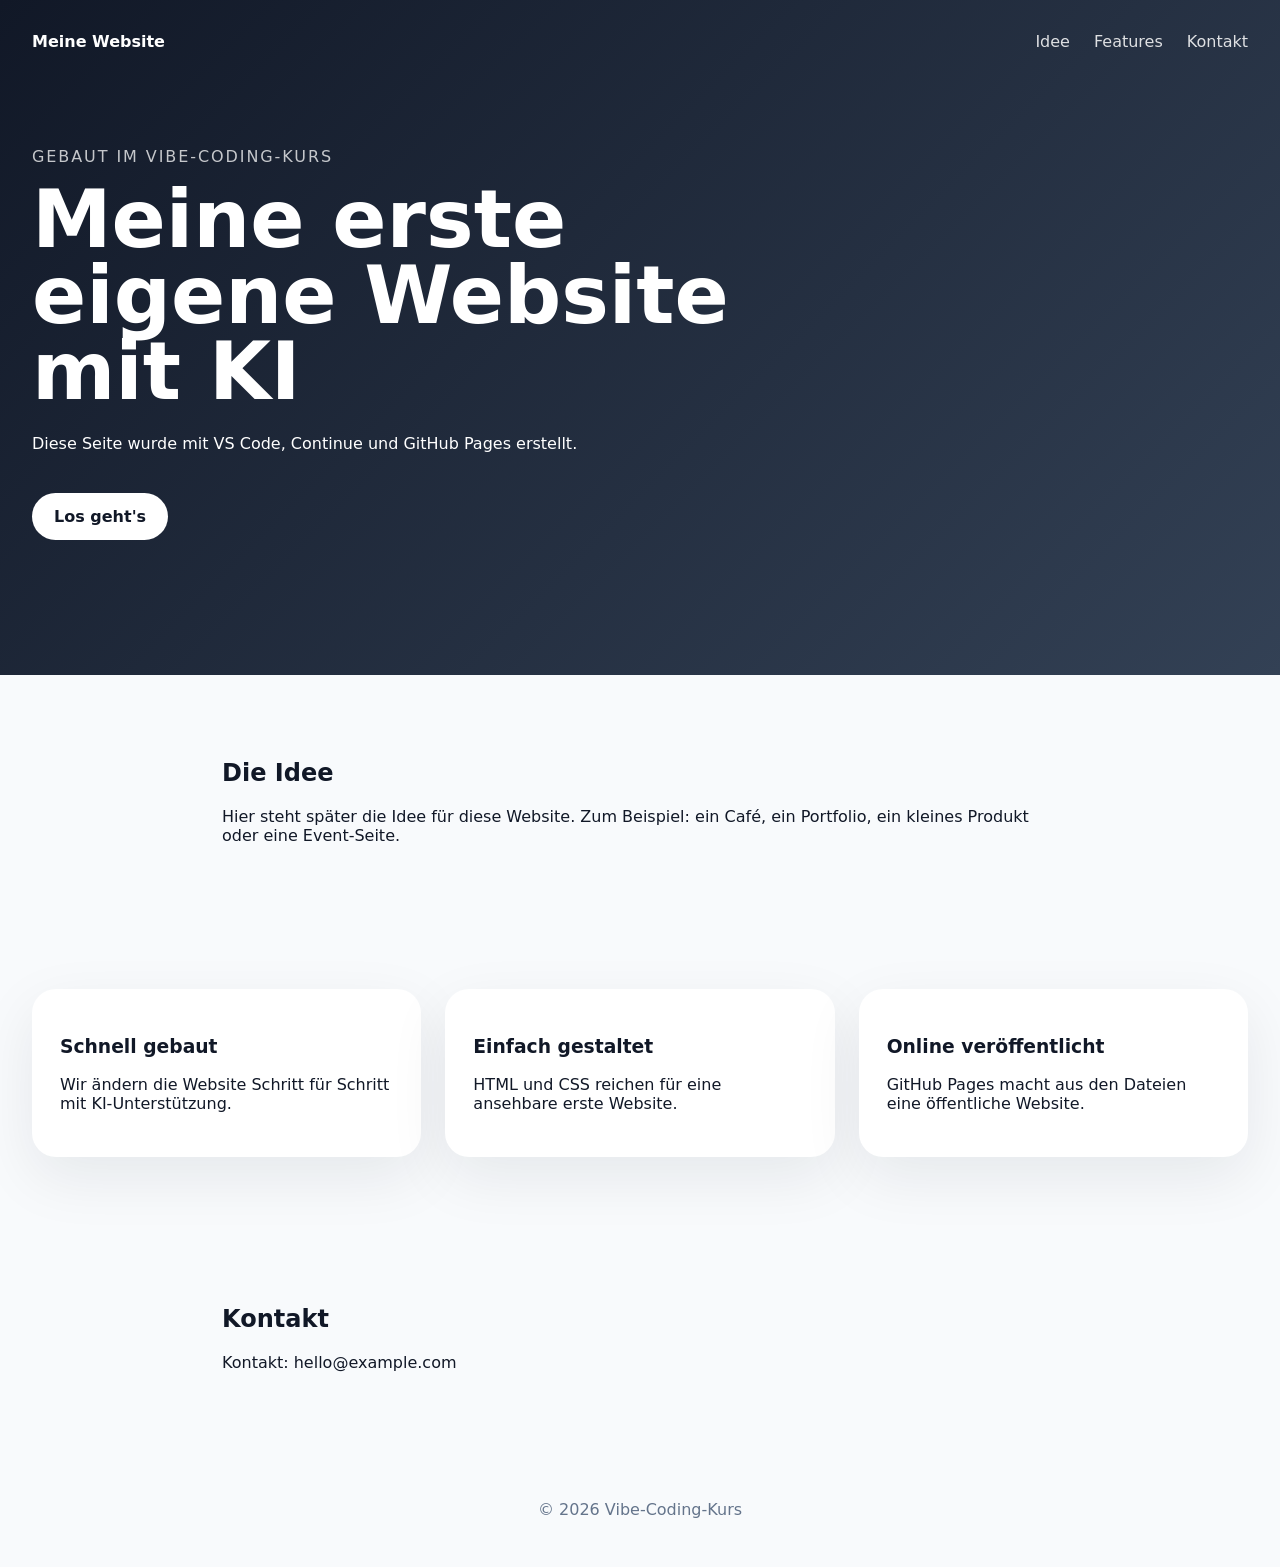
==== index.html @ e96098ce "Initial commit" ====
﻿<!doctype html>
<html lang="de">
  <head>
    <meta charset="UTF-8" />
    <meta name="viewport" content="width=device-width, initial-scale=1.0" />
    <title>Meine erste KI-Website</title>
    <link rel="stylesheet" href="styles.css" />
  </head>
  <body>
    <!--
      AUFBAU DIESER SEITE (4 Bausteine):
      1. Navigation + Hero   -> ganz oben, großer Einstieg
      2. Idee-Sektion        -> id="idee", Haupttext
      3. Feature-Karten      -> id="features", 3 Karten nebeneinander
      4. Kontakt + Footer    -> id="kontakt", Ende der Seite

      Farben & Schriftart ändern? -> styles.css, ganz oben im Block ":root"
    -->

    <header class="hero">
      <!-- KOMPONENTE: Navigation. Menüpunkt hinzufügen = <a> hier + passende <section id="..."> unten -->
      <nav>
        <strong>Meine Website</strong>
        <button
          class="mobile-menu-btn"
          aria-label="Menü öffnen"
          aria-expanded="false"
        >
          ☰
        </button>
        <div class="nav-links">
          <a href="#idee">Idee</a>
          <a href="#features">Features</a>
          <a href="#kontakt">Kontakt</a>
        </div>
      </nav>

      <!-- KOMPONENTE: Hero. Das Erste, was Besucher:innen sehen -->
      <section>
        <p class="eyebrow">Gebaut im Vibe-Coding-Kurs</p>
        <h1>Meine erste eigene Website mit KI</h1>
        <p>
          Diese Seite wurde mit VS Code, Continue und GitHub Pages erstellt.
        </p>
        <a class="button" href="#idee">Los geht's</a>
      </section>
    </header>

    <main>
      <!-- KOMPONENTE: Idee-Text. Ein Absatz, der erklärt, worum es auf der Seite geht -->
      <section id="idee" class="section">
        <h2>Die Idee</h2>
        <p>
          Hier steht später die Idee für diese Website. Zum Beispiel: ein Café,
          ein Portfolio, ein kleines Produkt oder eine Event-Seite.
        </p>
      </section>

      <!-- KOMPONENTE: Feature-Karten. Für eine weitere Karte einfach ein <article>-Block kopieren -->
      <section id="features" class="cards">
        <article>
          <h3>Schnell gebaut</h3>
          <p>Wir ändern die Website Schritt für Schritt mit KI-Unterstützung.</p>
        </article>

        <article>
          <h3>Einfach gestaltet</h3>
          <p>HTML und CSS reichen für eine ansehbare erste Website.</p>
        </article>

        <article>
          <h3>Online veröffentlicht</h3>
          <p>GitHub Pages macht aus den Dateien eine öffentliche Website.</p>
        </article>
      </section>

      <!-- KOMPONENTE: Kontakt -->
      <section id="kontakt" class="section">
        <h2>Kontakt</h2>
        <p>Kontakt: hello@example.com</p>
      </section>
    </main>

    <!-- KOMPONENTE: Footer -->
    <footer>
      <p>© 2026 Vibe-Coding-Kurs</p>
    </footer>

    <script src="script.js"></script>
  </body>
</html>
---- styles.css ----
﻿/*
  Design-Variablen: hier ändern, um die ganze Seite umzufärben,
  ohne irgendwo anders im CSS suchen zu müssen.
*/
:root {
  --color-dark: #111827;
  --color-dark-light: #334155;
  --color-bg: #f8fafc;
  --color-text: #111827;
  --color-muted: #64748b;
  --font-family: system-ui, sans-serif;
  --radius: 24px;
}

* {
  box-sizing: border-box;
}

body {
  margin: 0;
  font-family: var(--font-family);
  background: var(--color-bg);
  color: var(--color-text);
}

.hero {
  min-height: 75vh;
  padding: 32px;
  color: white;
  background: linear-gradient(135deg, var(--color-dark), var(--color-dark-light));
}

nav {
  display: flex;
  justify-content: space-between;
  gap: 24px;
  align-items: center;
  margin-bottom: 96px;
  position: relative;
}

.nav-links {
  display: flex;
  gap: 24px;
}

nav a {
  color: white;
  text-decoration: none;
  opacity: 0.85;
}

.mobile-menu-btn {
  display: none;
  background: none;
  border: none;
  color: white;
  font-size: 24px;
  line-height: 1;
  cursor: pointer;
  padding: 4px 8px;
}

.hero section {
  max-width: 760px;
}

.eyebrow {
  text-transform: uppercase;
  letter-spacing: 0.12em;
  opacity: 0.75;
}

h1 {
  margin: 0 0 24px;
  font-size: clamp(40px, 8vw, 80px);
  line-height: 0.95;
}

.button {
  display: inline-block;
  margin-top: 24px;
  padding: 14px 22px;
  border-radius: 999px;
  background: white;
  color: var(--color-dark);
  text-decoration: none;
  font-weight: 700;
  transition: transform 0.15s ease;
}

.button:hover {
  transform: translateY(-2px);
}

.section {
  padding: 64px 32px;
  max-width: 900px;
  margin: 0 auto;
}

.cards {
  display: grid;
  grid-template-columns: repeat(3, 1fr);
  gap: 24px;
  padding: 64px 32px;
}

article {
  background: white;
  padding: 28px;
  border-radius: var(--radius);
  box-shadow: 0 20px 60px rgba(15, 23, 42, 0.08);
}

footer {
  padding: 32px;
  text-align: center;
  color: var(--color-muted);
}

@media (max-width: 760px) {
  .cards {
    grid-template-columns: 1fr;
  }

  nav {
    margin-bottom: 64px;
  }

  .mobile-menu-btn {
    display: block;
  }

  .nav-links {
    display: none;
    position: absolute;
    top: 100%;
    left: 0;
    right: 0;
    margin-top: 8px;
    padding: 16px;
    flex-direction: column;
    gap: 16px;
    background: var(--color-dark-light);
    border-radius: 12px;
    z-index: 10;
  }

  .nav-links.active {
    display: flex;
  }
}
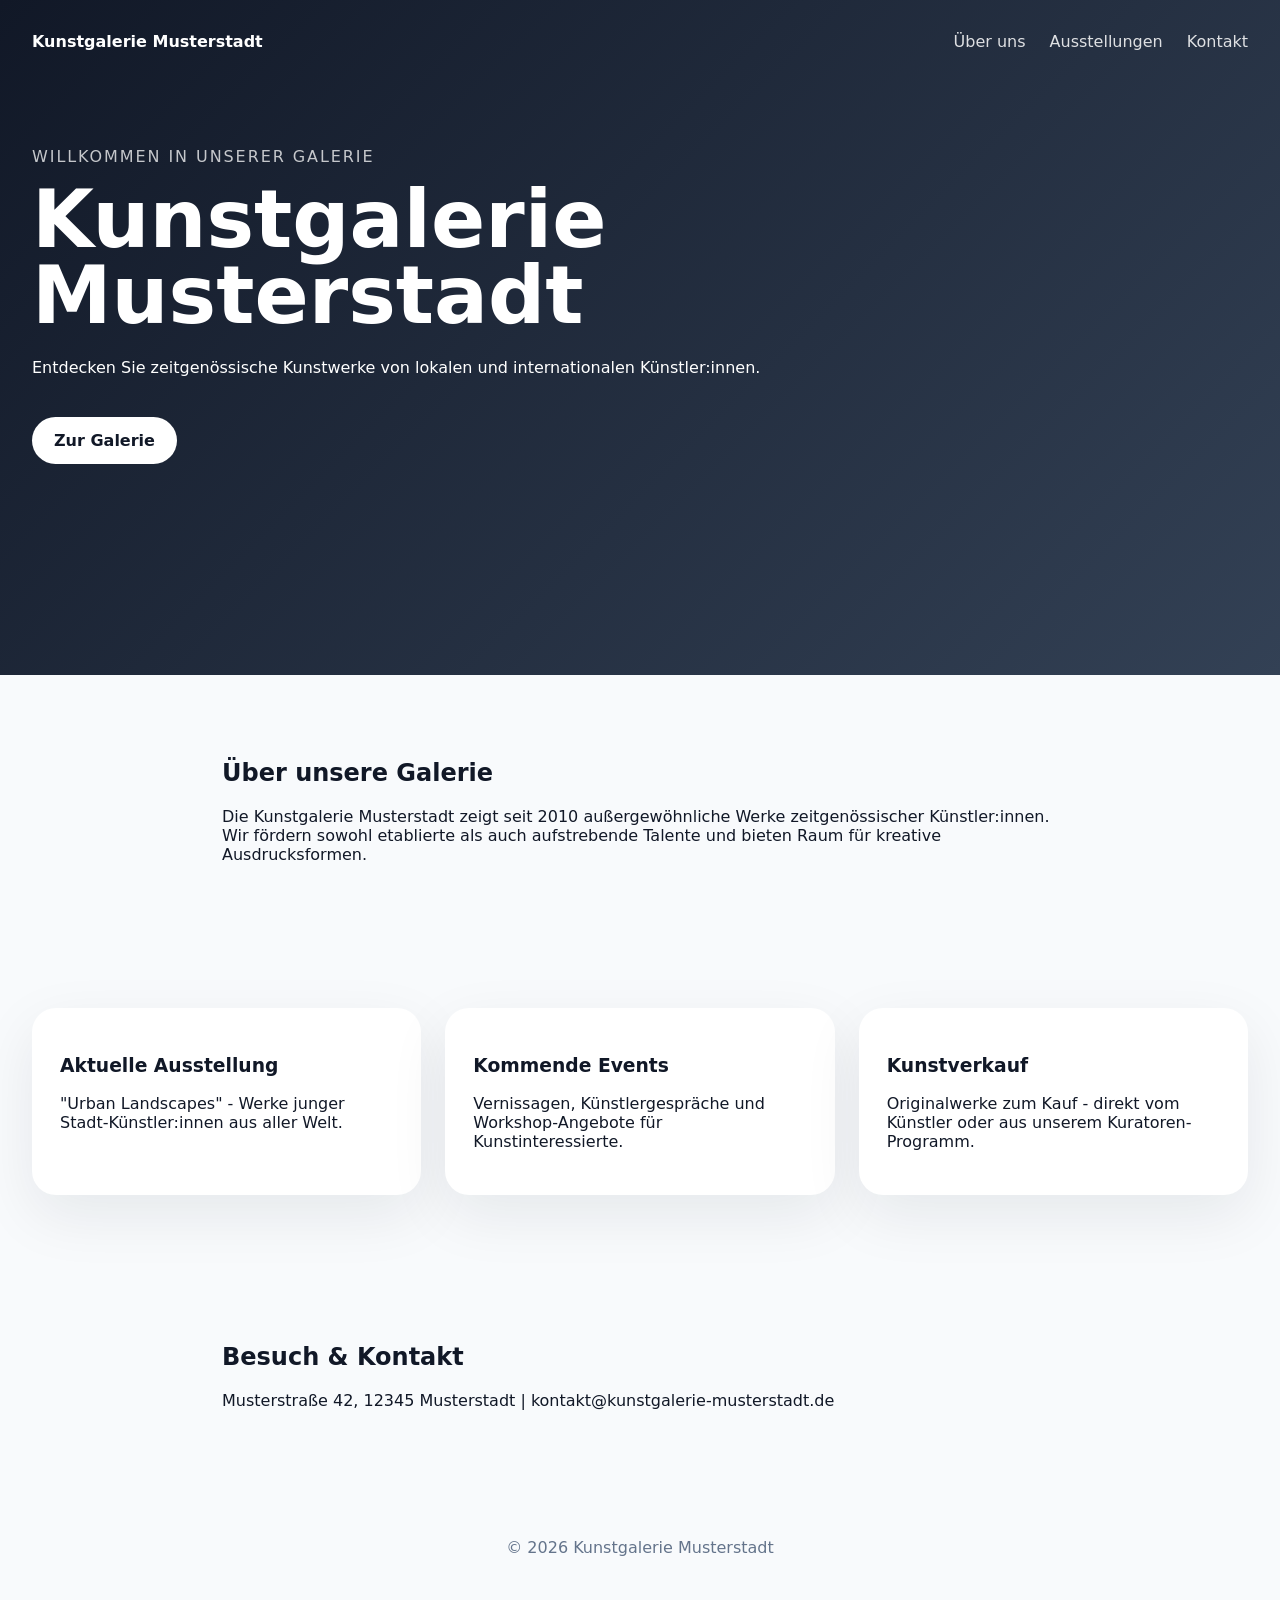
==== commit 73c95750: "Update zur Kunstgalerie" ====
--- a/index.html
+++ b/index.html
@@ -3,7 +3,7 @@
   <head>
     <meta charset="UTF-8" />
     <meta name="viewport" content="width=device-width, initial-scale=1.0" />
-    <title>Meine erste KI-Website</title>
+    <title>Kunstgalerie Musterstadt</title>
     <link rel="stylesheet" href="styles.css" />
   </head>
   <body>
@@ -20,7 +20,7 @@
     <header class="hero">
       <!-- KOMPONENTE: Navigation. Menüpunkt hinzufügen = <a> hier + passende <section id="..."> unten -->
       <nav>
-        <strong>Meine Website</strong>
+        <strong>Kunstgalerie Musterstadt</strong>
         <button
           class="mobile-menu-btn"
           aria-label="Menü öffnen"
@@ -29,63 +29,64 @@
           ☰
         </button>
         <div class="nav-links">
-          <a href="#idee">Idee</a>
-          <a href="#features">Features</a>
+          <a href="#idee">Über uns</a>
+          <a href="#features">Ausstellungen</a>
           <a href="#kontakt">Kontakt</a>
         </div>
       </nav>
 
       <!-- KOMPONENTE: Hero. Das Erste, was Besucher:innen sehen -->
       <section>
-        <p class="eyebrow">Gebaut im Vibe-Coding-Kurs</p>
-        <h1>Meine erste eigene Website mit KI</h1>
+        <p class="eyebrow">Willkommen in unserer Galerie</p>
+        <h1>Kunstgalerie Musterstadt</h1>
         <p>
-          Diese Seite wurde mit VS Code, Continue und GitHub Pages erstellt.
+          Entdecken Sie zeitgenössische Kunstwerke von lokalen und internationalen Künstler:innen.
         </p>
-        <a class="button" href="#idee">Los geht's</a>
+        <a class="button" href="#idee">Zur Galerie</a>
       </section>
     </header>
 
     <main>
       <!-- KOMPONENTE: Idee-Text. Ein Absatz, der erklärt, worum es auf der Seite geht -->
       <section id="idee" class="section">
-        <h2>Die Idee</h2>
+        <h2>Über unsere Galerie</h2>
         <p>
-          Hier steht später die Idee für diese Website. Zum Beispiel: ein Café,
-          ein Portfolio, ein kleines Produkt oder eine Event-Seite.
+          Die Kunstgalerie Musterstadt zeigt seit 2010 außergewöhnliche Werke zeitgenössischer Künstler:innen.
+          Wir fördern sowohl etablierte als auch aufstrebende Talente und bieten Raum für kreative Ausdrucksformen.
         </p>
       </section>
 
       <!-- KOMPONENTE: Feature-Karten. Für eine weitere Karte einfach ein <article>-Block kopieren -->
       <section id="features" class="cards">
         <article>
-          <h3>Schnell gebaut</h3>
-          <p>Wir ändern die Website Schritt für Schritt mit KI-Unterstützung.</p>
+          <h3>Aktuelle Ausstellung</h3>
+          <p>"Urban Landscapes" - Werke junger Stadt-Künstler:innen aus aller Welt.</p>
         </article>
 
         <article>
-          <h3>Einfach gestaltet</h3>
-          <p>HTML und CSS reichen für eine ansehbare erste Website.</p>
+          <h3>Kommende Events</h3>
+          <p>Vernissagen, Künstlergespräche und Workshop-Angebote für Kunstinteressierte.</p>
         </article>
 
         <article>
-          <h3>Online veröffentlicht</h3>
-          <p>GitHub Pages macht aus den Dateien eine öffentliche Website.</p>
+          <h3>Kunstverkauf</h3>
+          <p>Originalwerke zum Kauf - direkt vom Künstler oder aus unserem Kuratoren-Programm.</p>
         </article>
       </section>
 
       <!-- KOMPONENTE: Kontakt -->
       <section id="kontakt" class="section">
-        <h2>Kontakt</h2>
-        <p>Kontakt: hello@example.com</p>
+        <h2>Besuch & Kontakt</h2>
+        <p>Musterstraße 42, 12345 Musterstadt | kontakt@kunstgalerie-musterstadt.de</p>
       </section>
     </main>
 
     <!-- KOMPONENTE: Footer -->
     <footer>
-      <p>© 2026 Vibe-Coding-Kurs</p>
+      <p>© 2026 Kunstgalerie Musterstadt</p>
     </footer>
 
     <script src="script.js"></script>
   </body>
 </html>
+
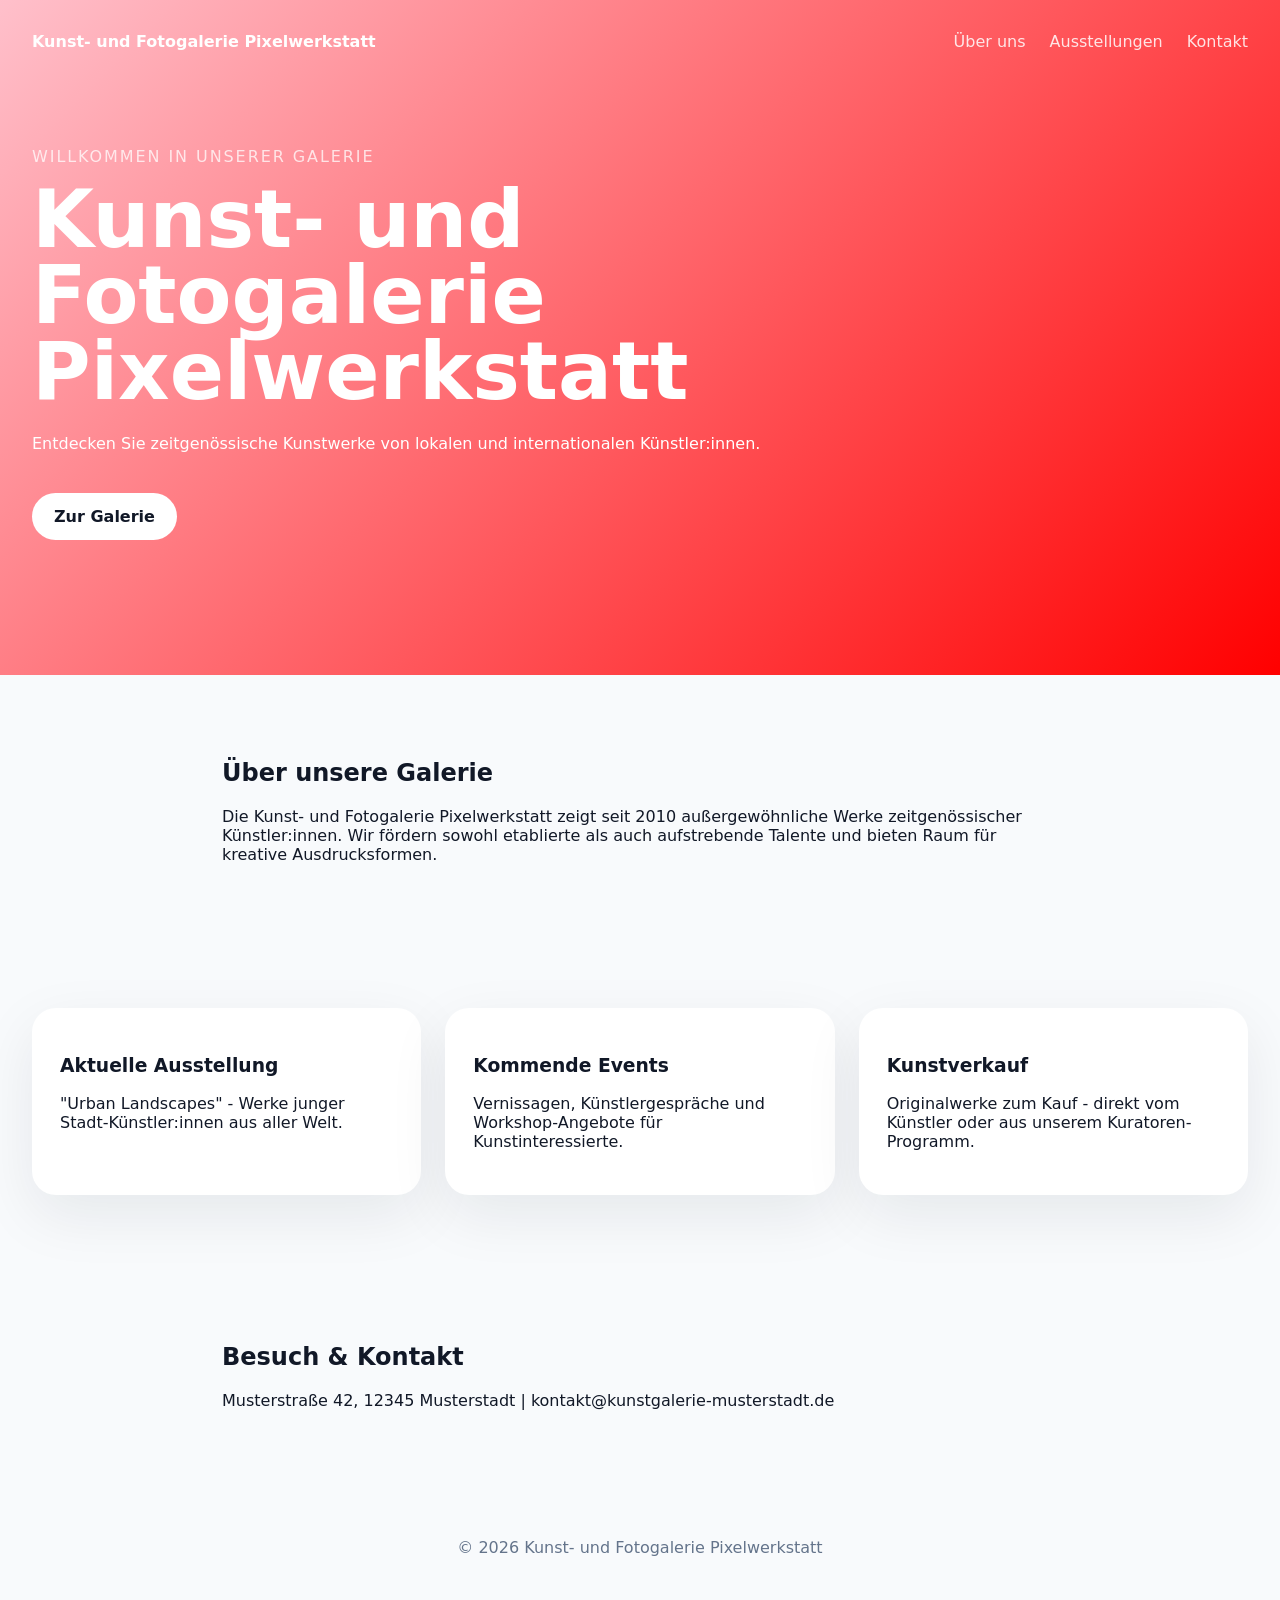
==== commit a4191a0e: "Headline und alle Vorkommen von Kunstgalerie Musterstadt durch Kunst- und Fotogalerie Pixelwerkstatt" ====
--- a/index.html
+++ b/index.html
@@ -3,7 +3,7 @@
   <head>
     <meta charset="UTF-8" />
     <meta name="viewport" content="width=device-width, initial-scale=1.0" />
-    <title>Kunstgalerie Musterstadt</title>
+    <title>Kunst- und Fotogalerie Pixelwerkstatt</title>
     <link rel="stylesheet" href="styles.css" />
   </head>
   <body>
@@ -20,7 +20,7 @@
     <header class="hero">
       <!-- KOMPONENTE: Navigation. Menüpunkt hinzufügen = <a> hier + passende <section id="..."> unten -->
       <nav>
-        <strong>Kunstgalerie Musterstadt</strong>
+        <strong>Kunst- und Fotogalerie Pixelwerkstatt</strong>
         <button
           class="mobile-menu-btn"
           aria-label="Menü öffnen"
@@ -38,7 +38,7 @@
       <!-- KOMPONENTE: Hero. Das Erste, was Besucher:innen sehen -->
       <section>
         <p class="eyebrow">Willkommen in unserer Galerie</p>
-        <h1>Kunstgalerie Musterstadt</h1>
+        <h1>Kunst- und Fotogalerie Pixelwerkstatt</h1>
         <p>
           Entdecken Sie zeitgenössische Kunstwerke von lokalen und internationalen Künstler:innen.
         </p>
@@ -51,7 +51,7 @@
       <section id="idee" class="section">
         <h2>Über unsere Galerie</h2>
         <p>
-          Die Kunstgalerie Musterstadt zeigt seit 2010 außergewöhnliche Werke zeitgenössischer Künstler:innen.
+          Die Kunst- und Fotogalerie Pixelwerkstatt zeigt seit 2010 außergewöhnliche Werke zeitgenössischer Künstler:innen.
           Wir fördern sowohl etablierte als auch aufstrebende Talente und bieten Raum für kreative Ausdrucksformen.
         </p>
       </section>
@@ -83,7 +83,7 @@
 
     <!-- KOMPONENTE: Footer -->
     <footer>
-      <p>© 2026 Kunstgalerie Musterstadt</p>
+      <p>© 2026 Kunst- und Fotogalerie Pixelwerkstatt</p>
     </footer>
 
     <script src="script.js"></script>
--- a/styles.css
+++ b/styles.css
@@ -27,7 +27,7 @@
   min-height: 75vh;
   padding: 32px;
   color: white;
-  background: linear-gradient(135deg, var(--color-dark), var(--color-dark-light));
+  background: linear-gradient(135deg, pink, red);
 }
 
 nav {
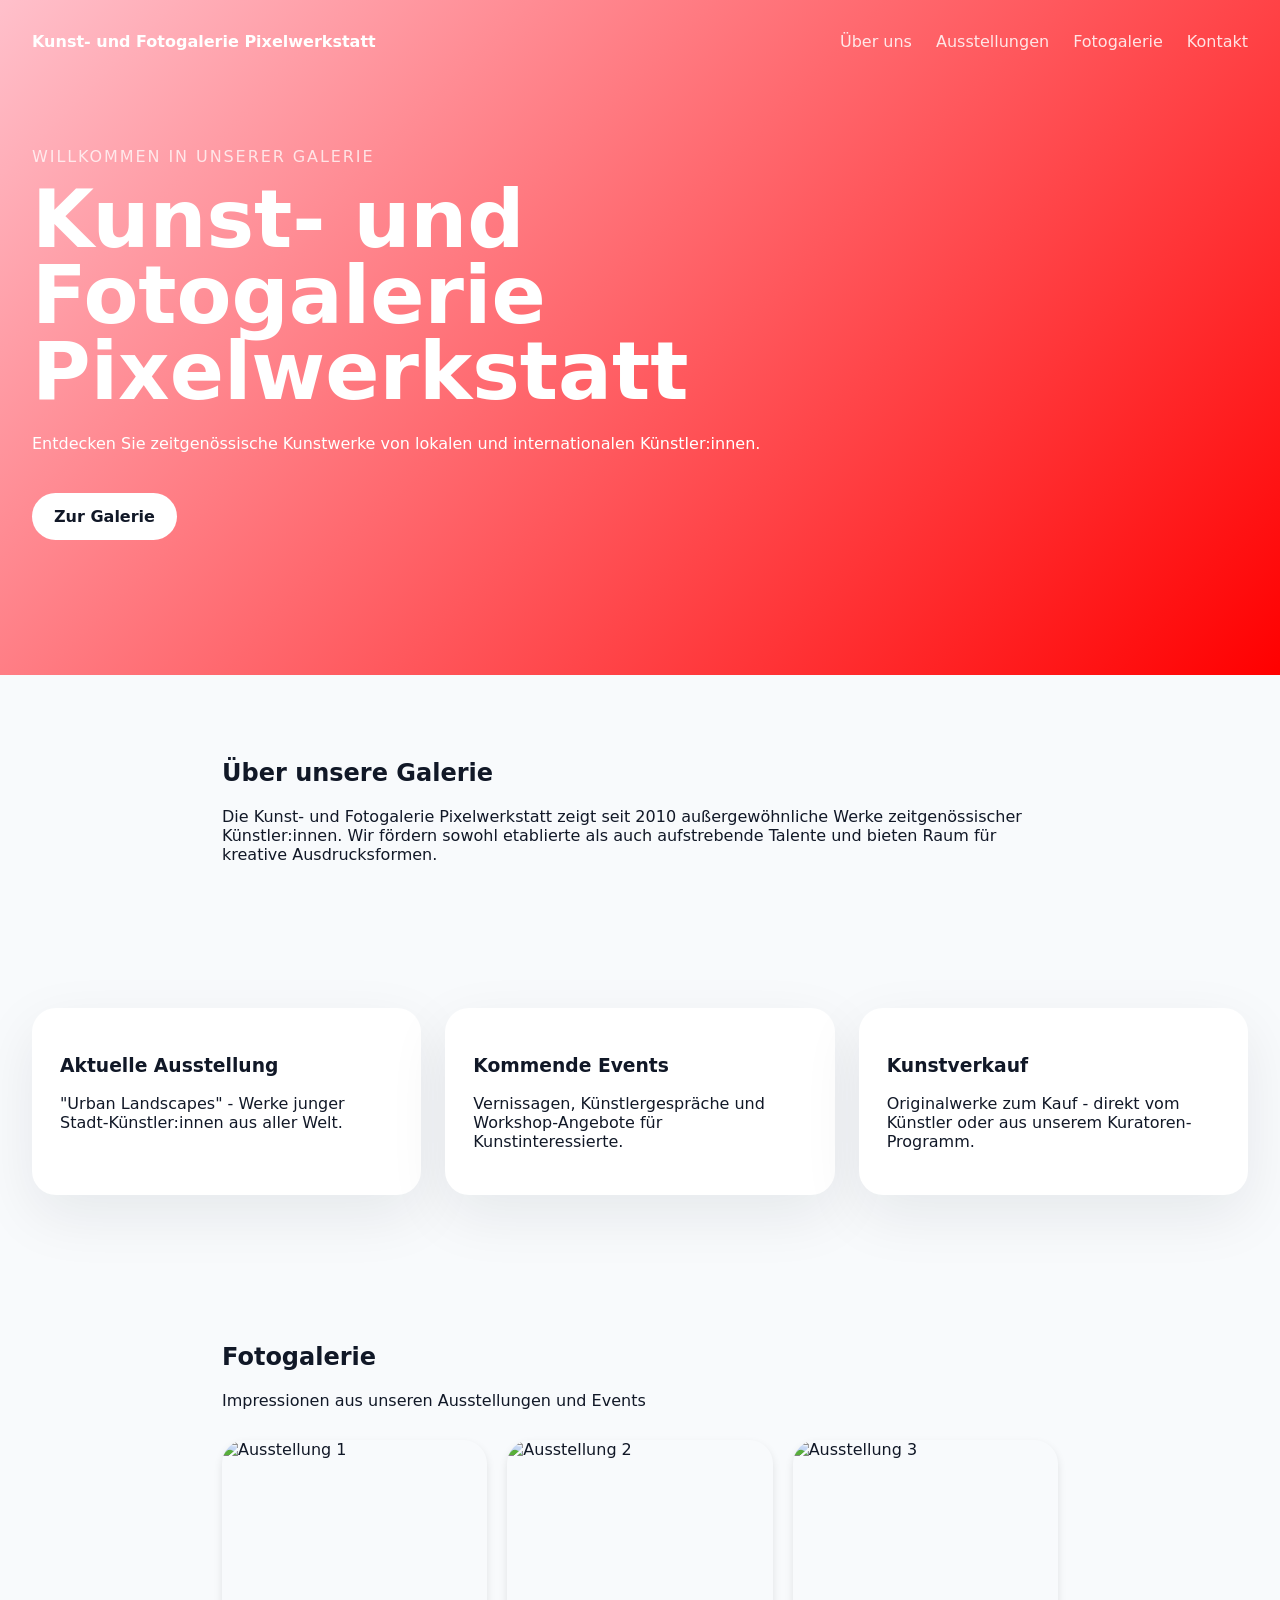
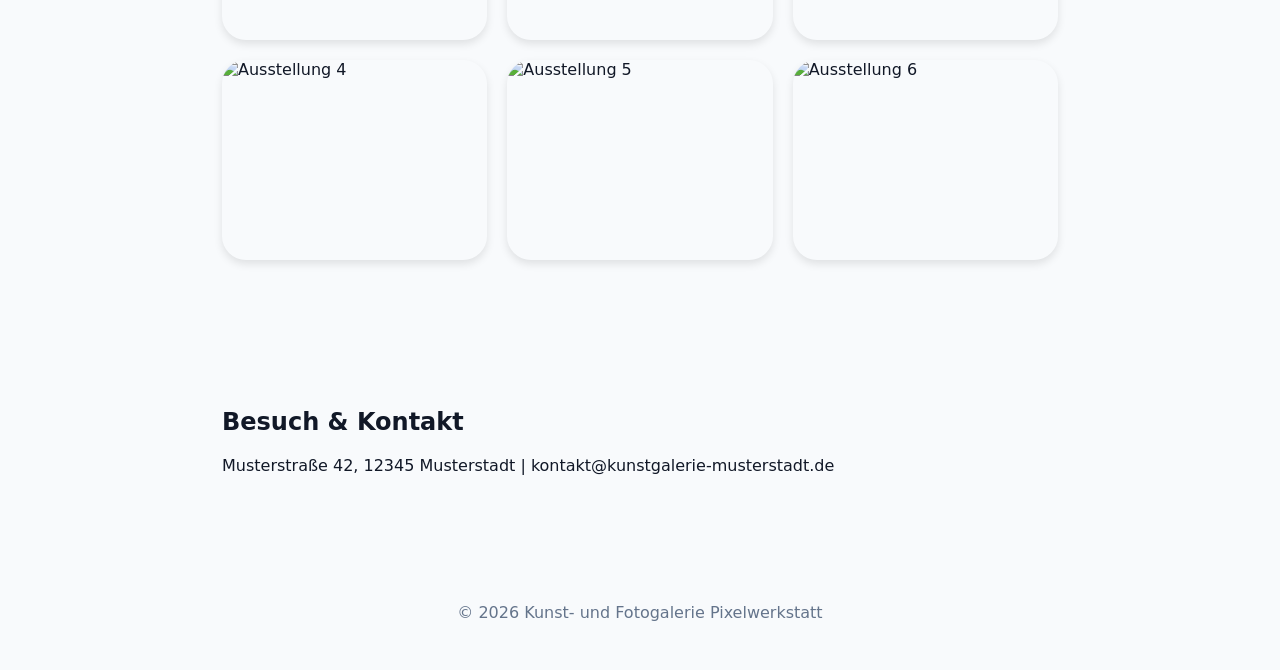
==== commit ea94fbf5: "Fotogalerie-Bereich hinzugefügt unterhalb der Feature-Karten" ====
--- a/index.html
+++ b/index.html
@@ -1,4 +1,4 @@
-﻿<!doctype html>
+<!doctype html>
 <html lang="de">
   <head>
     <meta charset="UTF-8" />
@@ -31,6 +31,7 @@
         <div class="nav-links">
           <a href="#idee">Über uns</a>
           <a href="#features">Ausstellungen</a>
+          <a href="#fotogalerie">Fotogalerie</a>
           <a href="#kontakt">Kontakt</a>
         </div>
       </nav>
@@ -74,6 +75,32 @@
         </article>
       </section>
 
+      <!-- KOMPONENTE: Fotogalerie -->
+      <section id="fotogalerie" class="section">
+        <h2>Fotogalerie</h2>
+        <p>Impressionen aus unseren Ausstellungen und Events</p>
+        <div class="fotogalerie-grid">
+          <div class="fotogalerie-item">
+            <img src="https://placehold.co/300x200?text=Bild+1" alt="Ausstellung 1">
+          </div>
+          <div class="fotogalerie-item">
+            <img src="https://placehold.co/300x200?text=Bild+2" alt="Ausstellung 2">
+          </div>
+          <div class="fotogalerie-item">
+            <img src="https://placehold.co/300x200?text=Bild+3" alt="Ausstellung 3">
+          </div>
+          <div class="fotogalerie-item">
+            <img src="https://placehold.co/300x200?text=Bild+4" alt="Ausstellung 4">
+          </div>
+          <div class="fotogalerie-item">
+            <img src="https://placehold.co/300x200?text=Bild+5" alt="Ausstellung 5">
+          </div>
+          <div class="fotogalerie-item">
+            <img src="https://placehold.co/300x200?text=Bild+6" alt="Ausstellung 6">
+          </div>
+        </div>
+      </section>
+
       <!-- KOMPONENTE: Kontakt -->
       <section id="kontakt" class="section">
         <h2>Besuch & Kontakt</h2>
@@ -88,5 +115,4 @@
 
     <script src="script.js"></script>
   </body>
-</html>
-
+</html>
--- a/styles.css
+++ b/styles.css
@@ -113,6 +113,33 @@
   box-shadow: 0 20px 60px rgba(15, 23, 42, 0.08);
 }
 
+/* Fotogalerie-Stile */
+.fotogalerie-grid {
+  display: grid;
+  grid-template-columns: repeat(auto-fill, minmax(250px, 1fr));
+  gap: 20px;
+  margin-top: 30px;
+}
+
+.fotogalerie-item {
+  overflow: hidden;
+  border-radius: var(--radius);
+  box-shadow: 0 4px 8px rgba(0, 0, 0, 0.1);
+  transition: transform 0.3s ease;
+}
+
+.fotogalerie-item:hover {
+  transform: translateY(-5px);
+  box-shadow: 0 8px 16px rgba(0, 0, 0, 0.2);
+}
+
+.fotogalerie-item img {
+  width: 100%;
+  height: 200px;
+  object-fit: cover;
+  display: block;
+}
+
 footer {
   padding: 32px;
   text-align: center;
@@ -150,4 +177,9 @@
   .nav-links.active {
     display: flex;
   }
+  
+  /* Responsive Fotogalerie */
+  .fotogalerie-grid {
+    grid-template-columns: 1fr;
+  }
 }
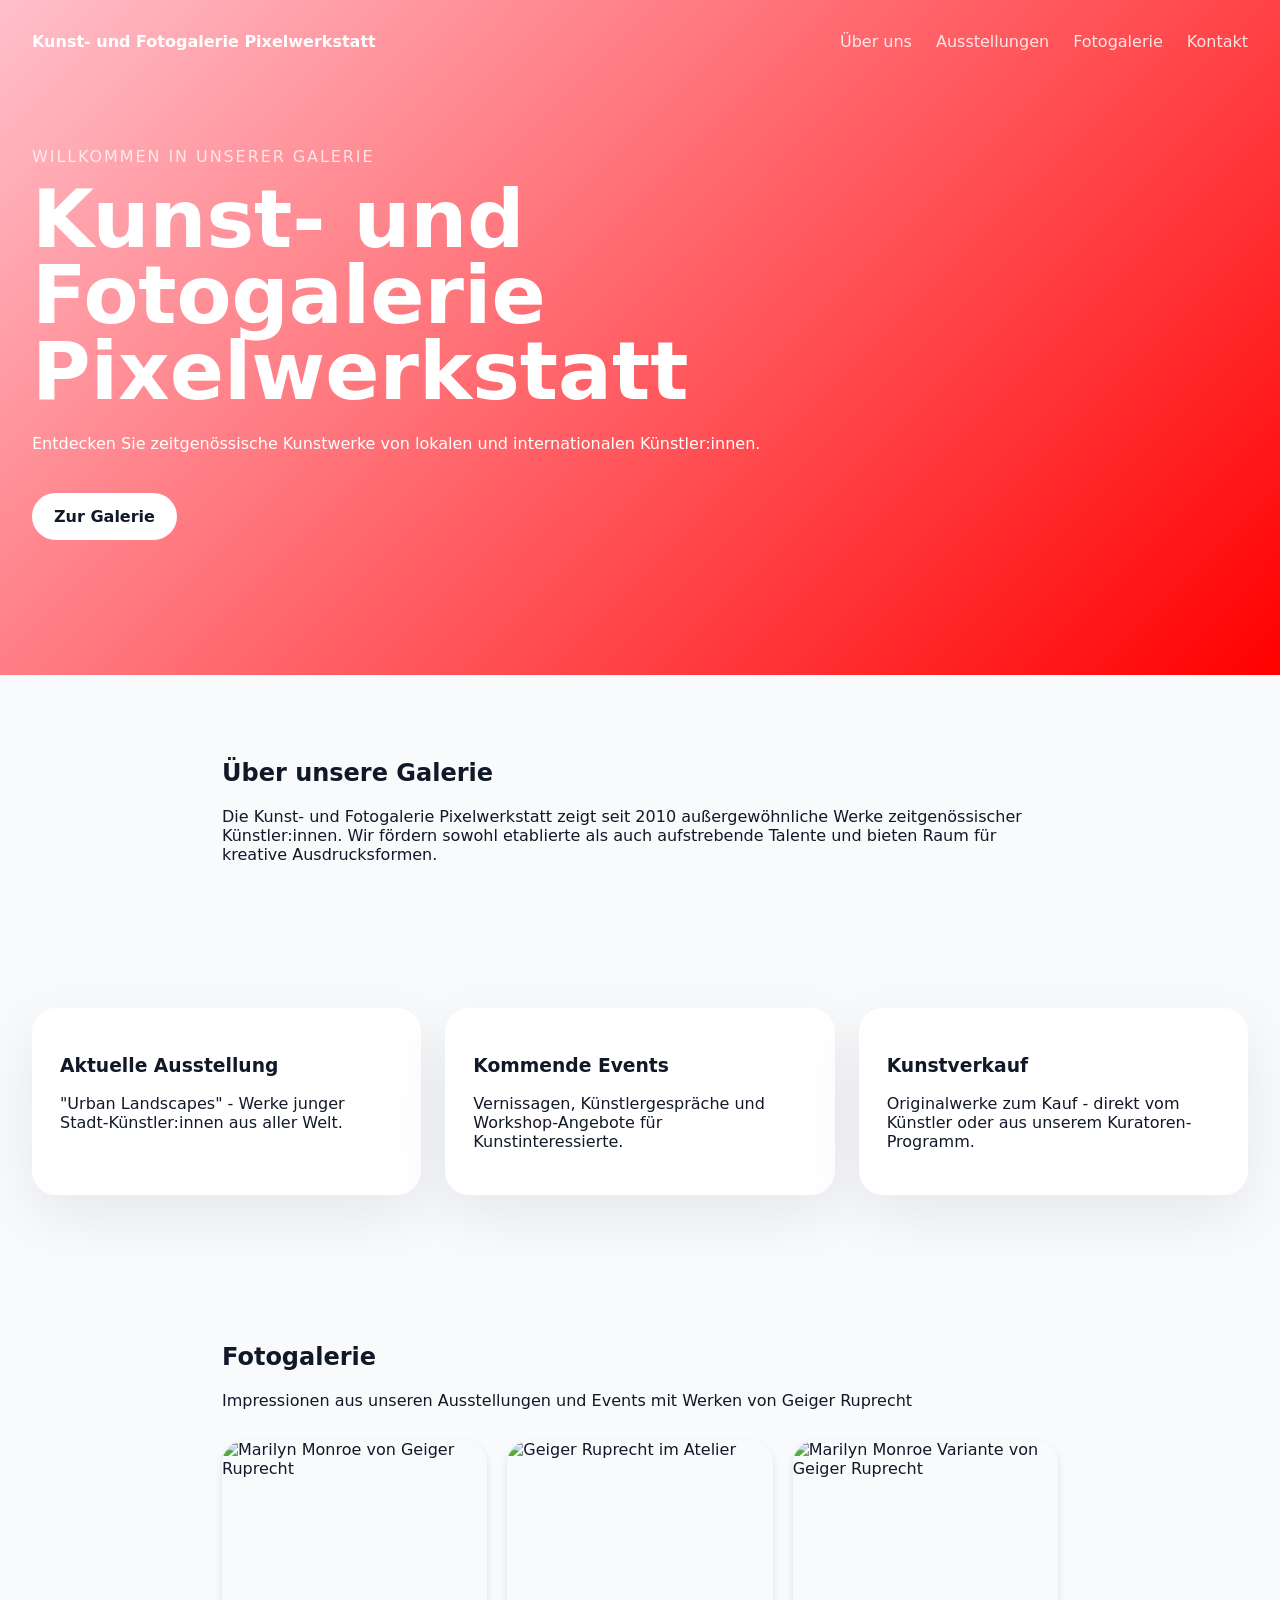
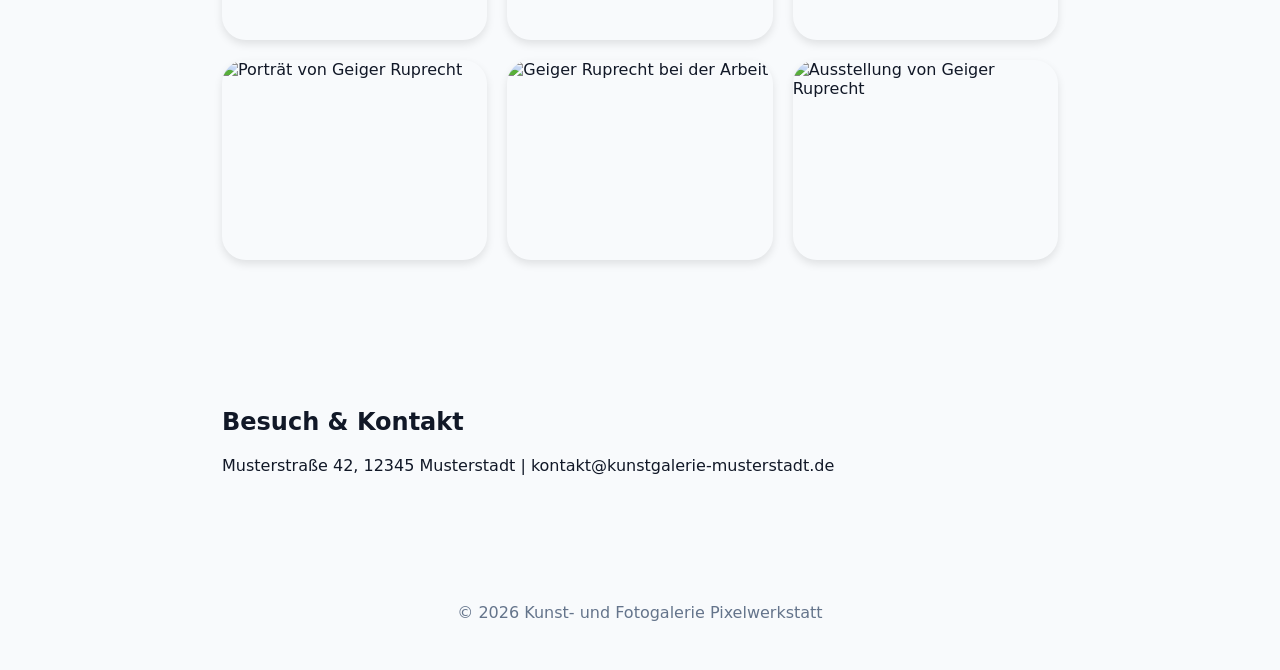
==== commit 48ee633a: "Fotogalerie mit Bildern von Künstler Geiger Ruprecht aktualisiert" ====
--- a/index.html
+++ b/index.html
@@ -78,25 +78,25 @@
       <!-- KOMPONENTE: Fotogalerie -->
       <section id="fotogalerie" class="section">
         <h2>Fotogalerie</h2>
-        <p>Impressionen aus unseren Ausstellungen und Events</p>
+        <p>Impressionen aus unseren Ausstellungen und Events mit Werken von Geiger Ruprecht</p>
         <div class="fotogalerie-grid">
           <div class="fotogalerie-item">
-            <img src="https://placehold.co/300x200?text=Bild+1" alt="Ausstellung 1">
+            <img src="https://upload.wikimedia.org/wikipedia/commons/thumb/5/5b/Geiger_%28CRG%29_Marilyn_Monroe.jpg/300px-Geiger_%28CRG%29_Marilyn_Monroe.jpg" alt="Marilyn Monroe von Geiger Ruprecht">
           </div>
           <div class="fotogalerie-item">
-            <img src="https://placehold.co/300x200?text=Bild+2" alt="Ausstellung 2">
+            <img src="https://upload.wikimedia.org/wikipedia/commons/thumb/9/9d/Ruprecht_Geiger%2C_1972.jpg/220px-Ruprecht_Geiger%2C_1972.jpg" alt="Geiger Ruprecht im Atelier">
           </div>
           <div class="fotogalerie-item">
-            <img src="https://placehold.co/300x200?text=Bild+3" alt="Ausstellung 3">
+            <img src="https://upload.wikimedia.org/wikipedia/commons/thumb/e/e2/Geiger_Marilyn_1979.jpg/220px-Geiger_Marilyn_1979.jpg" alt="Marilyn Monroe Variante von Geiger Ruprecht">
           </div>
           <div class="fotogalerie-item">
-            <img src="https://placehold.co/300x200?text=Bild+4" alt="Ausstellung 4">
+            <img src="https://upload.wikimedia.org/wikipedia/commons/thumb/f/f8/Ruprecht_Geiger_%281978%29.jpg/220px-Ruprecht_Geiger_%281978%29.jpg" alt="Porträt von Geiger Ruprecht">
           </div>
           <div class="fotogalerie-item">
-            <img src="https://placehold.co/300x200?text=Bild+5" alt="Ausstellung 5">
+            <img src="https://upload.wikimedia.org/wikipedia/commons/thumb/8/81/Ruprecht_Geiger_1975.jpg/220px-Ruprecht_Geiger_1975.jpg" alt="Geiger Ruprecht bei der Arbeit">
           </div>
           <div class="fotogalerie-item">
-            <img src="https://placehold.co/300x200?text=Bild+6" alt="Ausstellung 6">
+            <img src="https://upload.wikimedia.org/wikipedia/commons/thumb/a/a7/Ruprecht_Geiger_Ausstellung.jpg/300px-Ruprecht_Geiger_Ausstellung.jpg" alt="Ausstellung von Geiger Ruprecht">
           </div>
         </div>
       </section>
